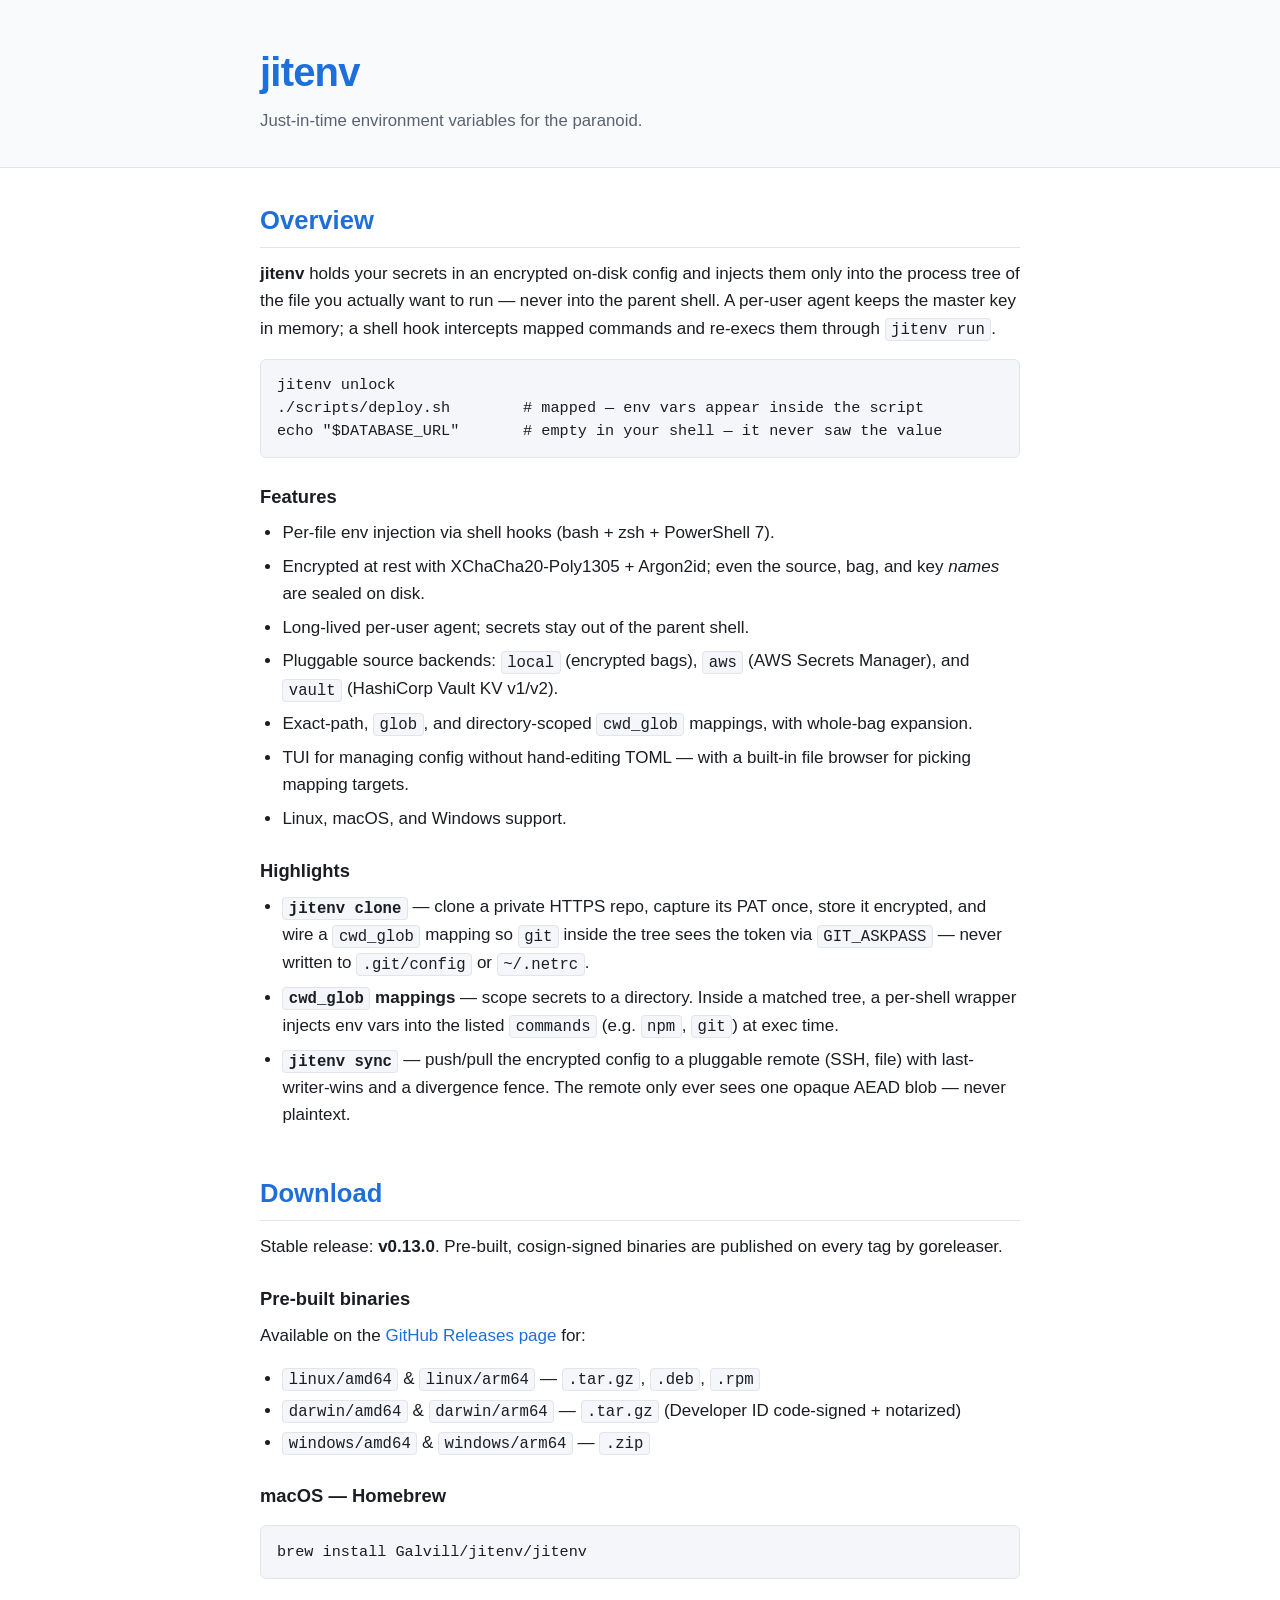
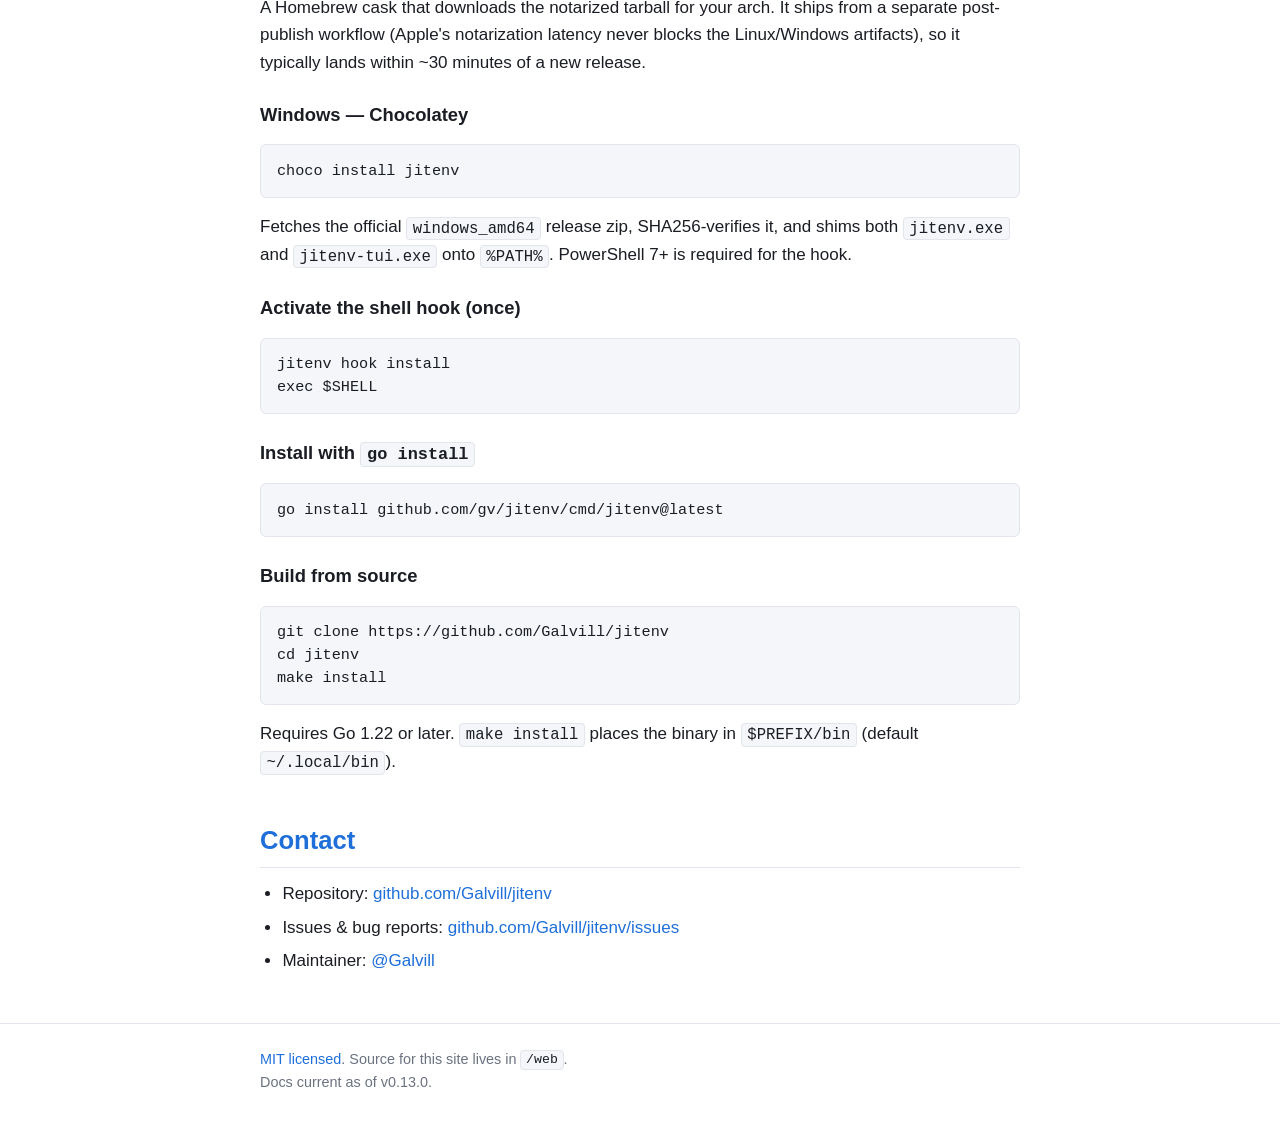
==== web/index.html @ 53a78ac7 "website: move static site to /web with an Actions Pages deploy GitHub Pages branch-folder publishing" ====
<!DOCTYPE html>
<html lang="en">
<head>
<meta charset="utf-8">
<meta name="viewport" content="width=device-width, initial-scale=1">
<meta name="description" content="jitenv: just-in-time environment variable loader. Encrypted secrets injected into a single process tree, never the parent shell.">
<title>jitenv &middot; just-in-time environment variables</title>
<link rel="icon" type="image/svg+xml" href="favicon.svg">
<link rel="stylesheet" href="style.css">
</head>
<body>
<header class="site-header">
  <div class="container">
    <h1 class="brand">jitenv</h1>
    <p class="tagline">Just-in-time environment variables for the paranoid.</p>
  </div>
</header>

<main class="container">

  <section id="overview">
    <h2>Overview</h2>
    <p>
      <strong>jitenv</strong> holds your secrets in an encrypted on-disk
      config and injects them only into the process tree of the file you
      actually want to run &mdash; never into the parent shell. A
      per-user agent keeps the master key in memory; a shell hook
      intercepts mapped commands and re-execs them through
      <code>jitenv run</code>.
    </p>

    <pre><code>jitenv unlock
./scripts/deploy.sh        # mapped &mdash; env vars appear inside the script
echo "$DATABASE_URL"       # empty in your shell &mdash; it never saw the value</code></pre>

    <h3>Features</h3>
    <ul class="features">
      <li>Per-file env injection via shell hooks (bash + zsh + PowerShell&nbsp;7).</li>
      <li>Encrypted at rest with XChaCha20-Poly1305 + Argon2id; even the
        source, bag, and key <em>names</em> are sealed on disk.</li>
      <li>Long-lived per-user agent; secrets stay out of the parent shell.</li>
      <li>Pluggable source backends: <code>local</code> (encrypted bags),
        <code>aws</code> (AWS Secrets Manager), and <code>vault</code>
        (HashiCorp Vault KV v1/v2).</li>
      <li>Exact-path, <code>glob</code>, and directory-scoped
        <code>cwd_glob</code> mappings, with whole-bag expansion.</li>
      <li>TUI for managing config without hand-editing TOML &mdash; with a
        built-in file browser for picking mapping targets.</li>
      <li>Linux, macOS, and Windows support.</li>
    </ul>

    <h3>Highlights</h3>
    <ul class="features">
      <li><strong><code>jitenv clone</code></strong> &mdash; clone a private
        HTTPS repo, capture its PAT once, store it encrypted, and wire a
        <code>cwd_glob</code> mapping so <code>git</code> inside the tree
        sees the token via <code>GIT_ASKPASS</code> &mdash; never written to
        <code>.git/config</code> or <code>~/.netrc</code>.</li>
      <li><strong><code>cwd_glob</code> mappings</strong> &mdash; scope
        secrets to a directory. Inside a matched tree, a per-shell wrapper
        injects env vars into the listed <code>commands</code>
        (e.g. <code>npm</code>, <code>git</code>) at exec time.</li>
      <li><strong><code>jitenv sync</code></strong> &mdash; push/pull the
        encrypted config to a pluggable remote (SSH, file) with
        last-writer-wins and a divergence fence. The remote only ever sees
        one opaque AEAD blob &mdash; never plaintext.</li>
    </ul>
  </section>

  <section id="downloads">
    <h2>Download</h2>

    <p>
      Stable release:
      <strong><!-- VERSION:start -->v0.13.0<!-- VERSION:end --></strong>.
      Pre-built, cosign-signed binaries are published on every tag by
      goreleaser.
    </p>

    <h3>Pre-built binaries</h3>
    <p>
      Available on the
      <a href="https://github.com/Galvill/jitenv/releases/latest">GitHub Releases page</a>
      for:
    </p>
    <ul>
      <li><code>linux/amd64</code> &amp; <code>linux/arm64</code> &mdash; <code>.tar.gz</code>, <code>.deb</code>, <code>.rpm</code></li>
      <li><code>darwin/amd64</code> &amp; <code>darwin/arm64</code> &mdash; <code>.tar.gz</code> (Developer&nbsp;ID code-signed + notarized)</li>
      <li><code>windows/amd64</code> &amp; <code>windows/arm64</code> &mdash; <code>.zip</code></li>
    </ul>

    <h3>macOS &mdash; Homebrew</h3>
    <pre><code>brew install Galvill/jitenv/jitenv</code></pre>
    <p>
      A Homebrew cask that downloads the notarized tarball for your arch.
      It ships from a separate post-publish workflow (Apple's notarization
      latency never blocks the Linux/Windows artifacts), so it typically
      lands within ~30&nbsp;minutes of a new release.
    </p>

    <h3>Windows &mdash; Chocolatey</h3>
    <pre><code>choco install jitenv</code></pre>
    <p>
      Fetches the official <code>windows_amd64</code> release zip,
      SHA256-verifies it, and shims both <code>jitenv.exe</code> and
      <code>jitenv-tui.exe</code> onto <code>%PATH%</code>. PowerShell&nbsp;7+
      is required for the hook.
    </p>

    <h3>Activate the shell hook (once)</h3>
    <pre><code>jitenv hook install
exec $SHELL</code></pre>

    <h3>Install with <code>go install</code></h3>
    <pre><code>go install github.com/gv/jitenv/cmd/jitenv@latest</code></pre>

    <h3>Build from source</h3>
    <pre><code>git clone https://github.com/Galvill/jitenv
cd jitenv
make install</code></pre>
    <p>
      Requires Go 1.22 or later. <code>make install</code> places the
      binary in <code>$PREFIX/bin</code> (default
      <code>~/.local/bin</code>).
    </p>
  </section>

  <section id="contact">
    <h2>Contact</h2>
    <ul class="contact">
      <li>Repository: <a href="https://github.com/Galvill/jitenv">github.com/Galvill/jitenv</a></li>
      <li>Issues &amp; bug reports: <a href="https://github.com/Galvill/jitenv/issues">github.com/Galvill/jitenv/issues</a></li>
      <li>Maintainer: <a href="https://github.com/Galvill">@Galvill</a></li>
    </ul>
  </section>

</main>

<footer class="site-footer">
  <div class="container">
    <p>
      <a href="https://github.com/Galvill/jitenv/blob/main/LICENSE">MIT licensed</a>.
      Source for this site lives in
      <a href="https://github.com/Galvill/jitenv/tree/main/web"><code>/web</code></a>.
    </p>
    <p class="version-footer">
      Docs current as of <!-- VERSION:asof:start -->v0.13.0<!-- VERSION:asof:end -->.
    </p>
  </div>
</footer>

</body>
</html>
---- web/style.css ----
:root {
  --bg: #ffffff;
  --fg: #1a1d23;
  --fg-muted: #5a6270;
  --accent: #1e6fd9;
  --accent-hover: #0f5ab8;
  --code-bg: #f4f6f9;
  --code-fg: #1a1d23;
  --border: #e2e6ec;
  --header-bg: #f9fafc;
  --footer-fg: #6b7280;
}

@media (prefers-color-scheme: dark) {
  :root {
    --bg: #0f1218;
    --fg: #e8ecf2;
    --fg-muted: #9aa3b2;
    --accent: #5fafff;
    --accent-hover: #8cc4ff;
    --code-bg: #181c25;
    --code-fg: #e8ecf2;
    --border: #232834;
    --header-bg: #131720;
    --footer-fg: #8a93a3;
  }
}

* {
  box-sizing: border-box;
}

html {
  -webkit-text-size-adjust: 100%;
}

body {
  margin: 0;
  font-family: -apple-system, BlinkMacSystemFont, "Segoe UI", Roboto, Helvetica, Arial, sans-serif;
  font-size: 17px;
  line-height: 1.6;
  color: var(--fg);
  background: var(--bg);
}

.container {
  max-width: 800px;
  margin: 0 auto;
  padding: 0 1.25rem;
}

.site-header {
  background: var(--header-bg);
  border-bottom: 1px solid var(--border);
  padding: 2.5rem 0 2rem;
  margin-bottom: 2rem;
}

.brand {
  font-size: 2.5rem;
  margin: 0 0 0.25rem;
  color: var(--accent);
  letter-spacing: -0.02em;
}

.tagline {
  margin: 0;
  color: var(--fg-muted);
  font-size: 1.05rem;
}

main section {
  margin-bottom: 2.75rem;
}

h2 {
  font-size: 1.6rem;
  margin: 0 0 0.75rem;
  padding-bottom: 0.4rem;
  border-bottom: 1px solid var(--border);
  color: var(--accent);
}

h3 {
  font-size: 1.15rem;
  margin: 1.5rem 0 0.5rem;
  color: var(--fg);
}

p {
  margin: 0.5rem 0 1rem;
}

a {
  color: var(--accent);
  text-decoration: none;
  border-bottom: 1px solid transparent;
  transition: border-color 0.15s ease;
}

a:hover,
a:focus {
  color: var(--accent-hover);
  border-bottom-color: currentColor;
}

ul {
  padding-left: 1.4rem;
  margin: 0.5rem 0 1rem;
}

li {
  margin: 0.25rem 0;
}

ul.features li,
ul.contact li {
  margin: 0.4rem 0;
}

code {
  font-family: ui-monospace, SFMono-Regular, "SF Mono", Menlo, Consolas, "Liberation Mono", monospace;
  font-size: 0.92em;
  background: var(--code-bg);
  color: var(--code-fg);
  padding: 0.1em 0.35em;
  border-radius: 4px;
  border: 1px solid var(--border);
}

pre {
  background: var(--code-bg);
  color: var(--code-fg);
  padding: 0.9rem 1rem;
  border-radius: 6px;
  border: 1px solid var(--border);
  overflow-x: auto;
  font-size: 0.95rem;
  line-height: 1.5;
}

pre code {
  background: transparent;
  border: none;
  padding: 0;
  font-size: inherit;
}

strong {
  color: var(--fg);
}

.site-footer {
  margin-top: 3rem;
  padding: 1.5rem 0 2rem;
  border-top: 1px solid var(--border);
  color: var(--footer-fg);
  font-size: 0.9rem;
}

.site-footer p {
  margin: 0;
}
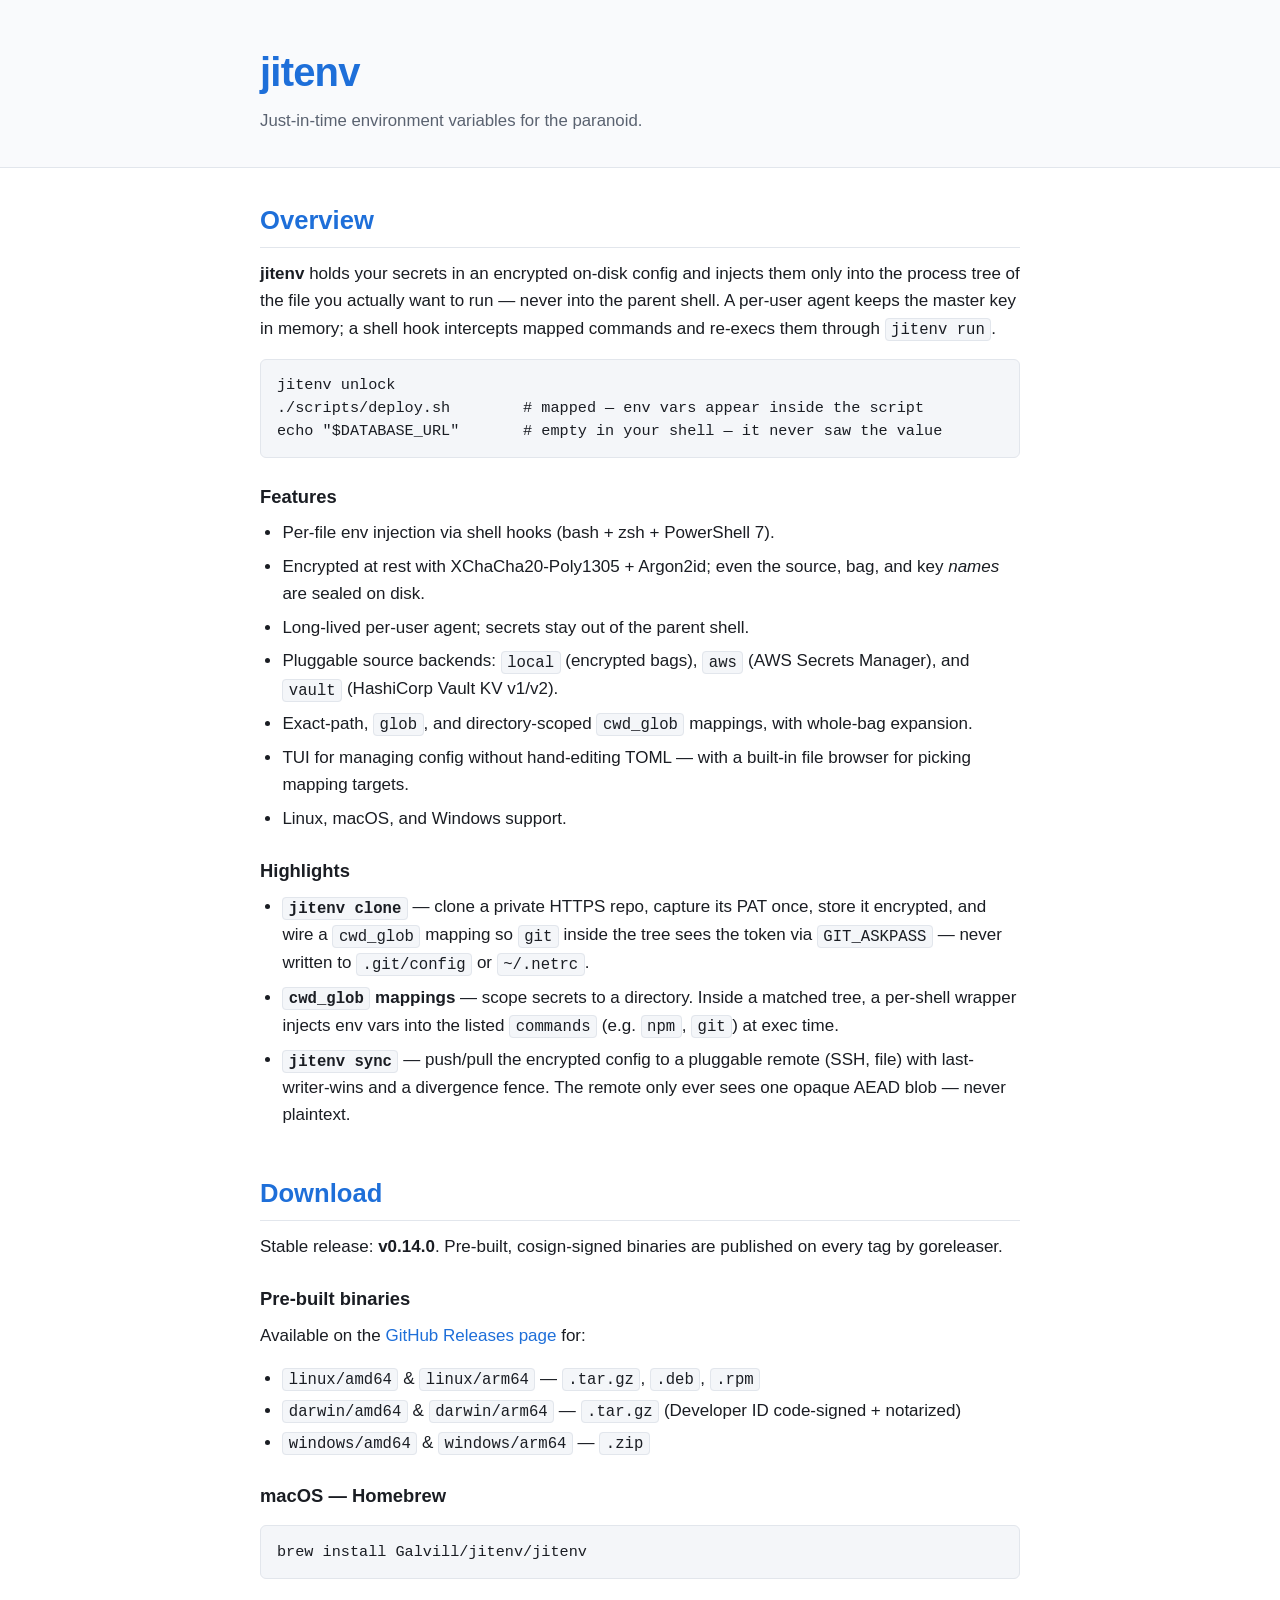
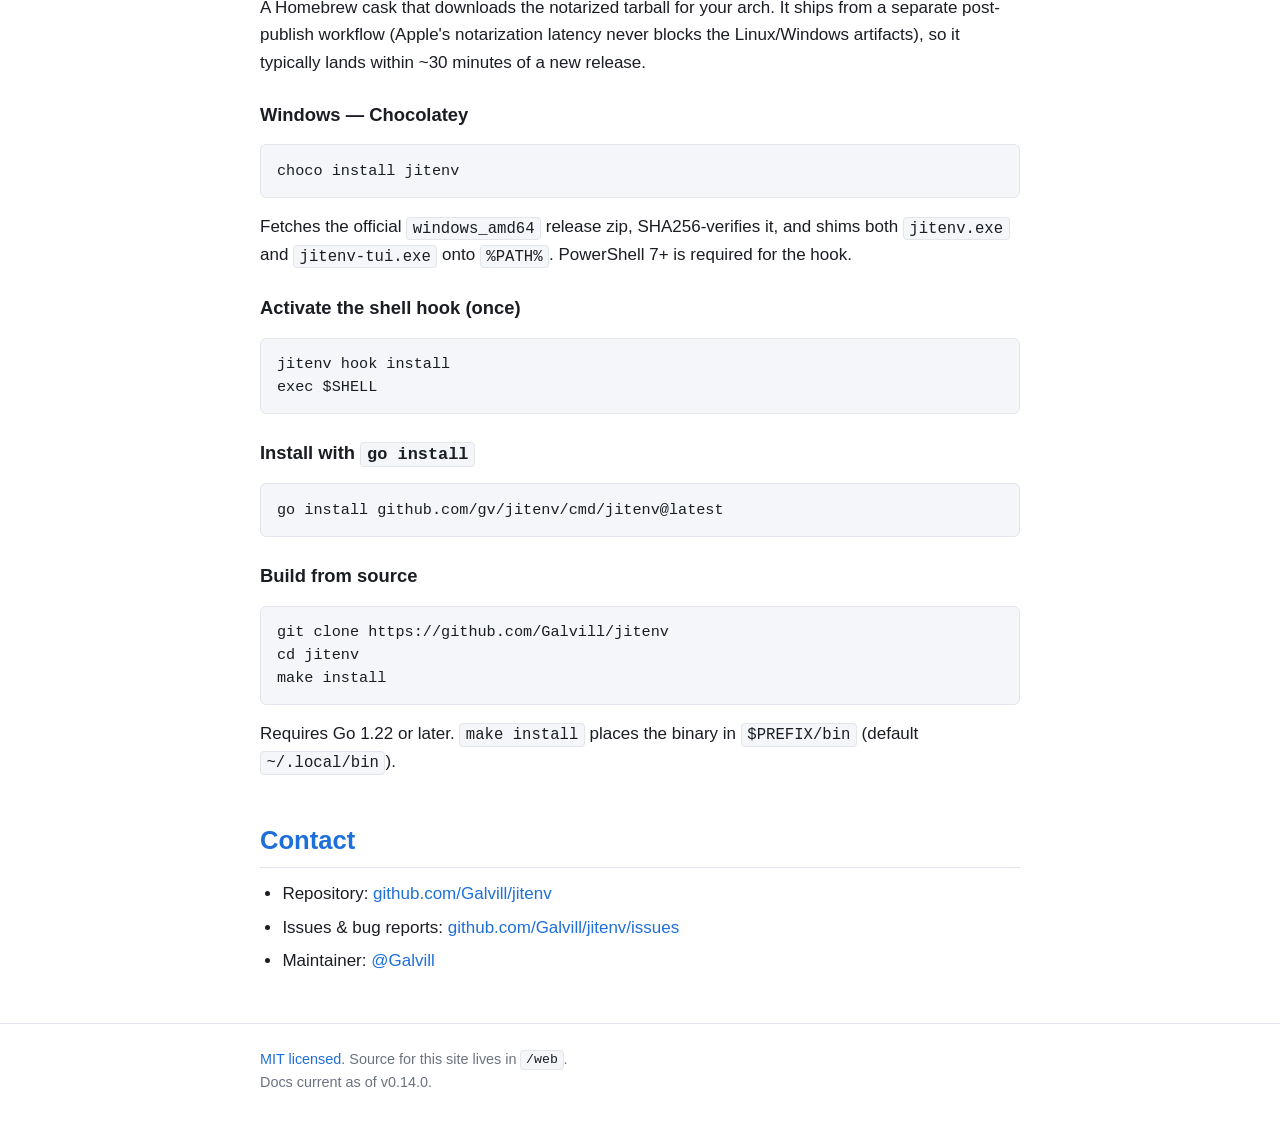
==== commit 6334e746: "docs(website): refresh version pins for v0.14.0" ====
--- a/web/index.html
+++ b/web/index.html
@@ -72,7 +72,7 @@
 
     <p>
       Stable release:
-      <strong><!-- VERSION:start -->v0.13.0<!-- VERSION:end --></strong>.
+      <strong><!-- VERSION:start -->v0.14.0<!-- VERSION:end --></strong>.
       Pre-built, cosign-signed binaries are published on every tag by
       goreleaser.
     </p>
@@ -144,7 +144,7 @@
       <a href="https://github.com/Galvill/jitenv/tree/main/web"><code>/web</code></a>.
     </p>
     <p class="version-footer">
-      Docs current as of <!-- VERSION:asof:start -->v0.13.0<!-- VERSION:asof:end -->.
+      Docs current as of <!-- VERSION:asof:start -->v0.14.0<!-- VERSION:asof:end -->.
     </p>
   </div>
 </footer>
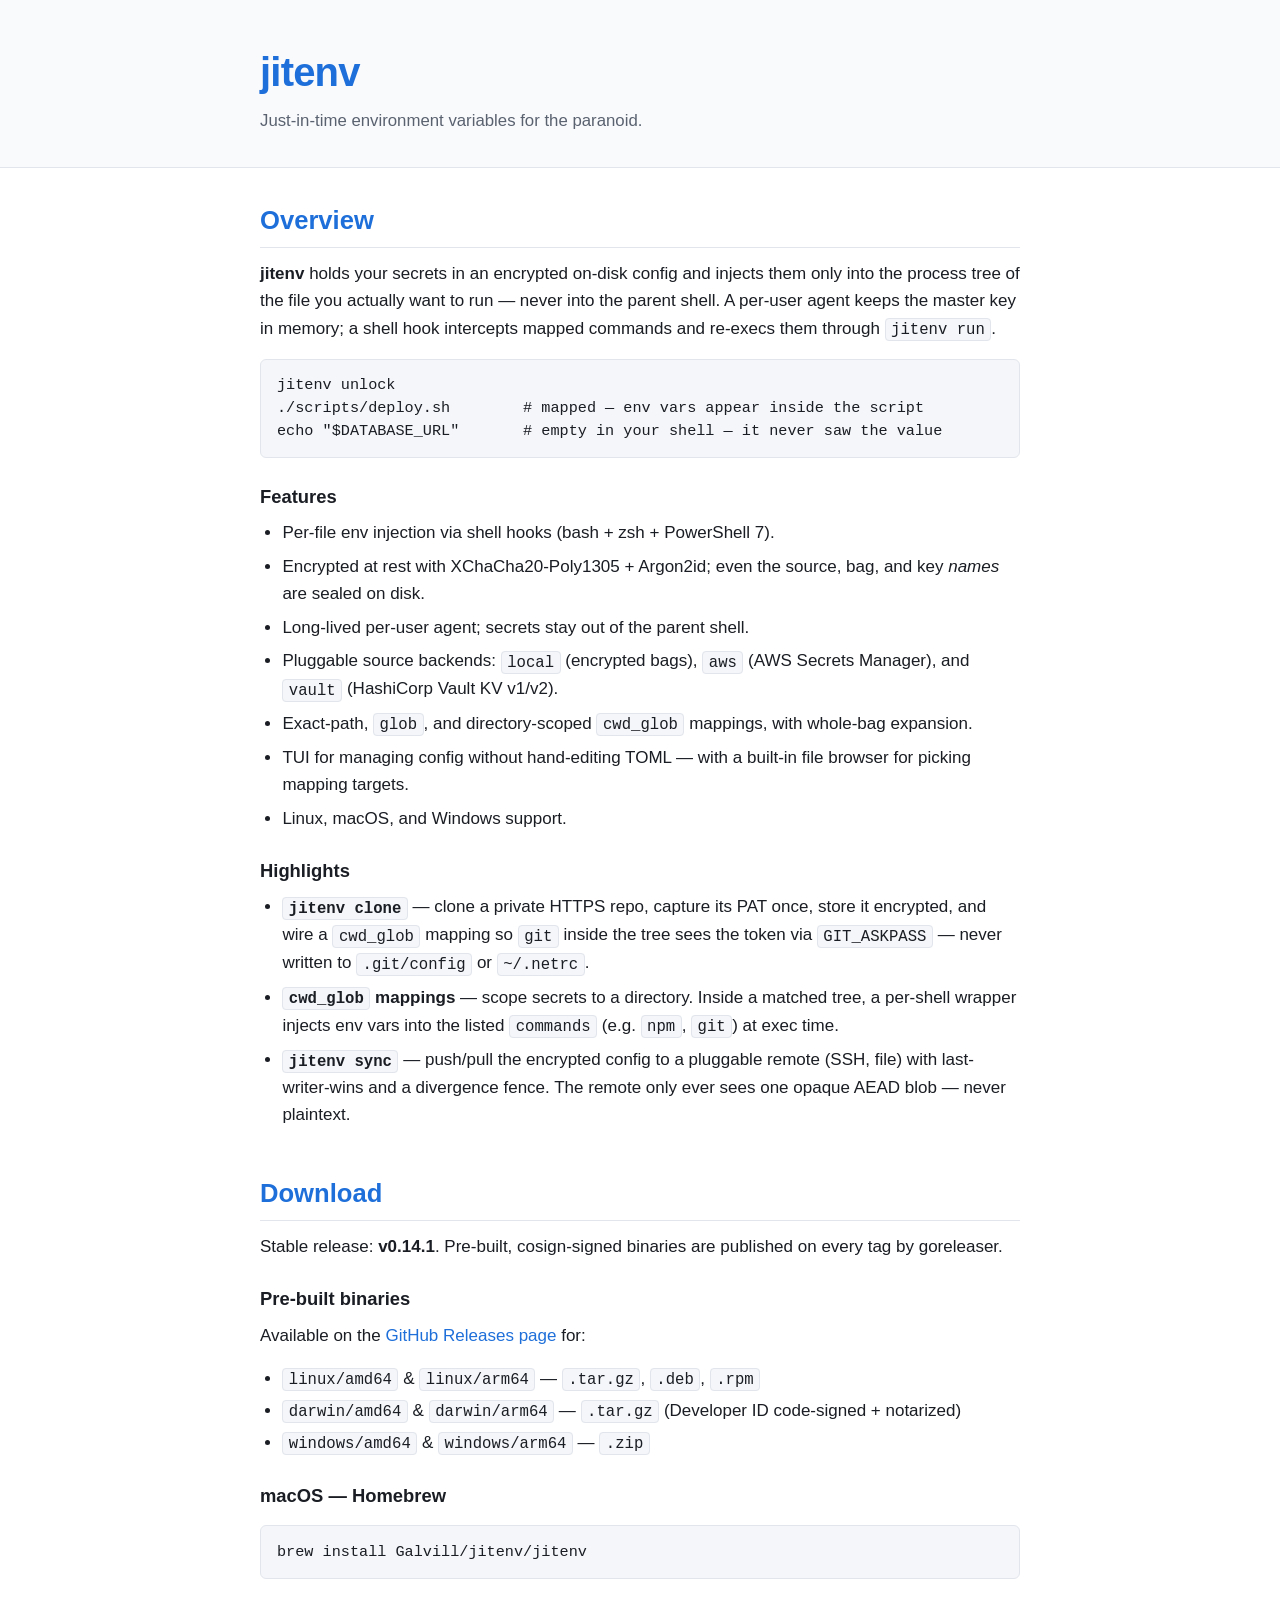
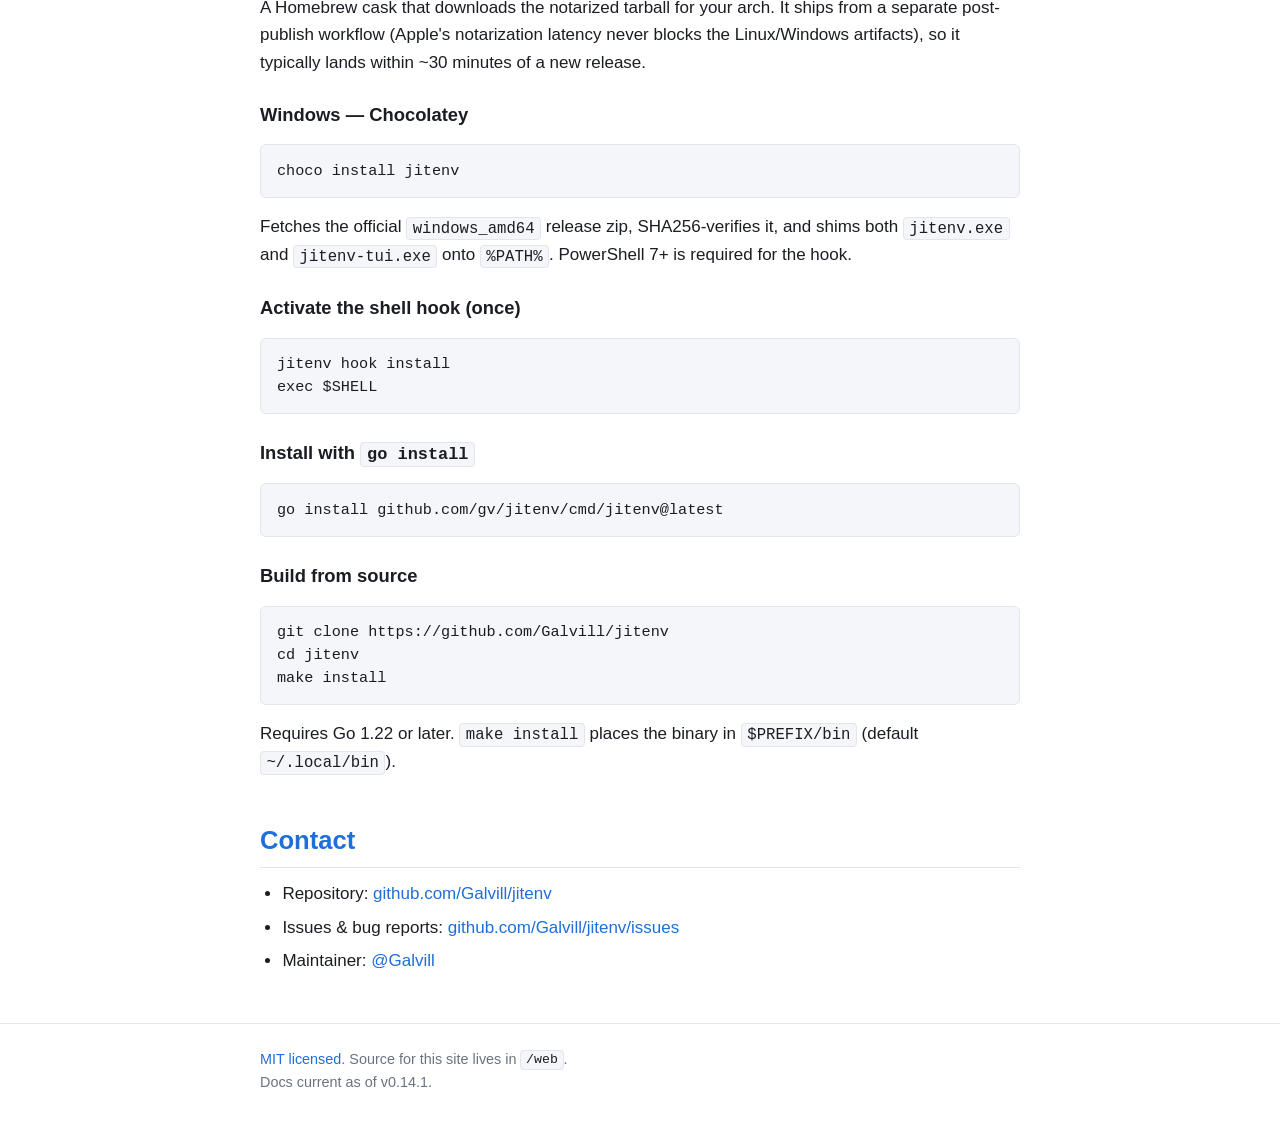
==== commit 212885d5: "chore(website): refresh version pins for v0.14.1" ====
--- a/web/index.html
+++ b/web/index.html
@@ -72,7 +72,7 @@
 
     <p>
       Stable release:
-      <strong><!-- VERSION:start -->v0.14.0<!-- VERSION:end --></strong>.
+      <strong><!-- VERSION:start -->v0.14.1<!-- VERSION:end --></strong>.
       Pre-built, cosign-signed binaries are published on every tag by
       goreleaser.
     </p>
@@ -144,7 +144,7 @@
       <a href="https://github.com/Galvill/jitenv/tree/main/web"><code>/web</code></a>.
     </p>
     <p class="version-footer">
-      Docs current as of <!-- VERSION:asof:start -->v0.14.0<!-- VERSION:asof:end -->.
+      Docs current as of <!-- VERSION:asof:start -->v0.14.1<!-- VERSION:asof:end -->.
     </p>
   </div>
 </footer>
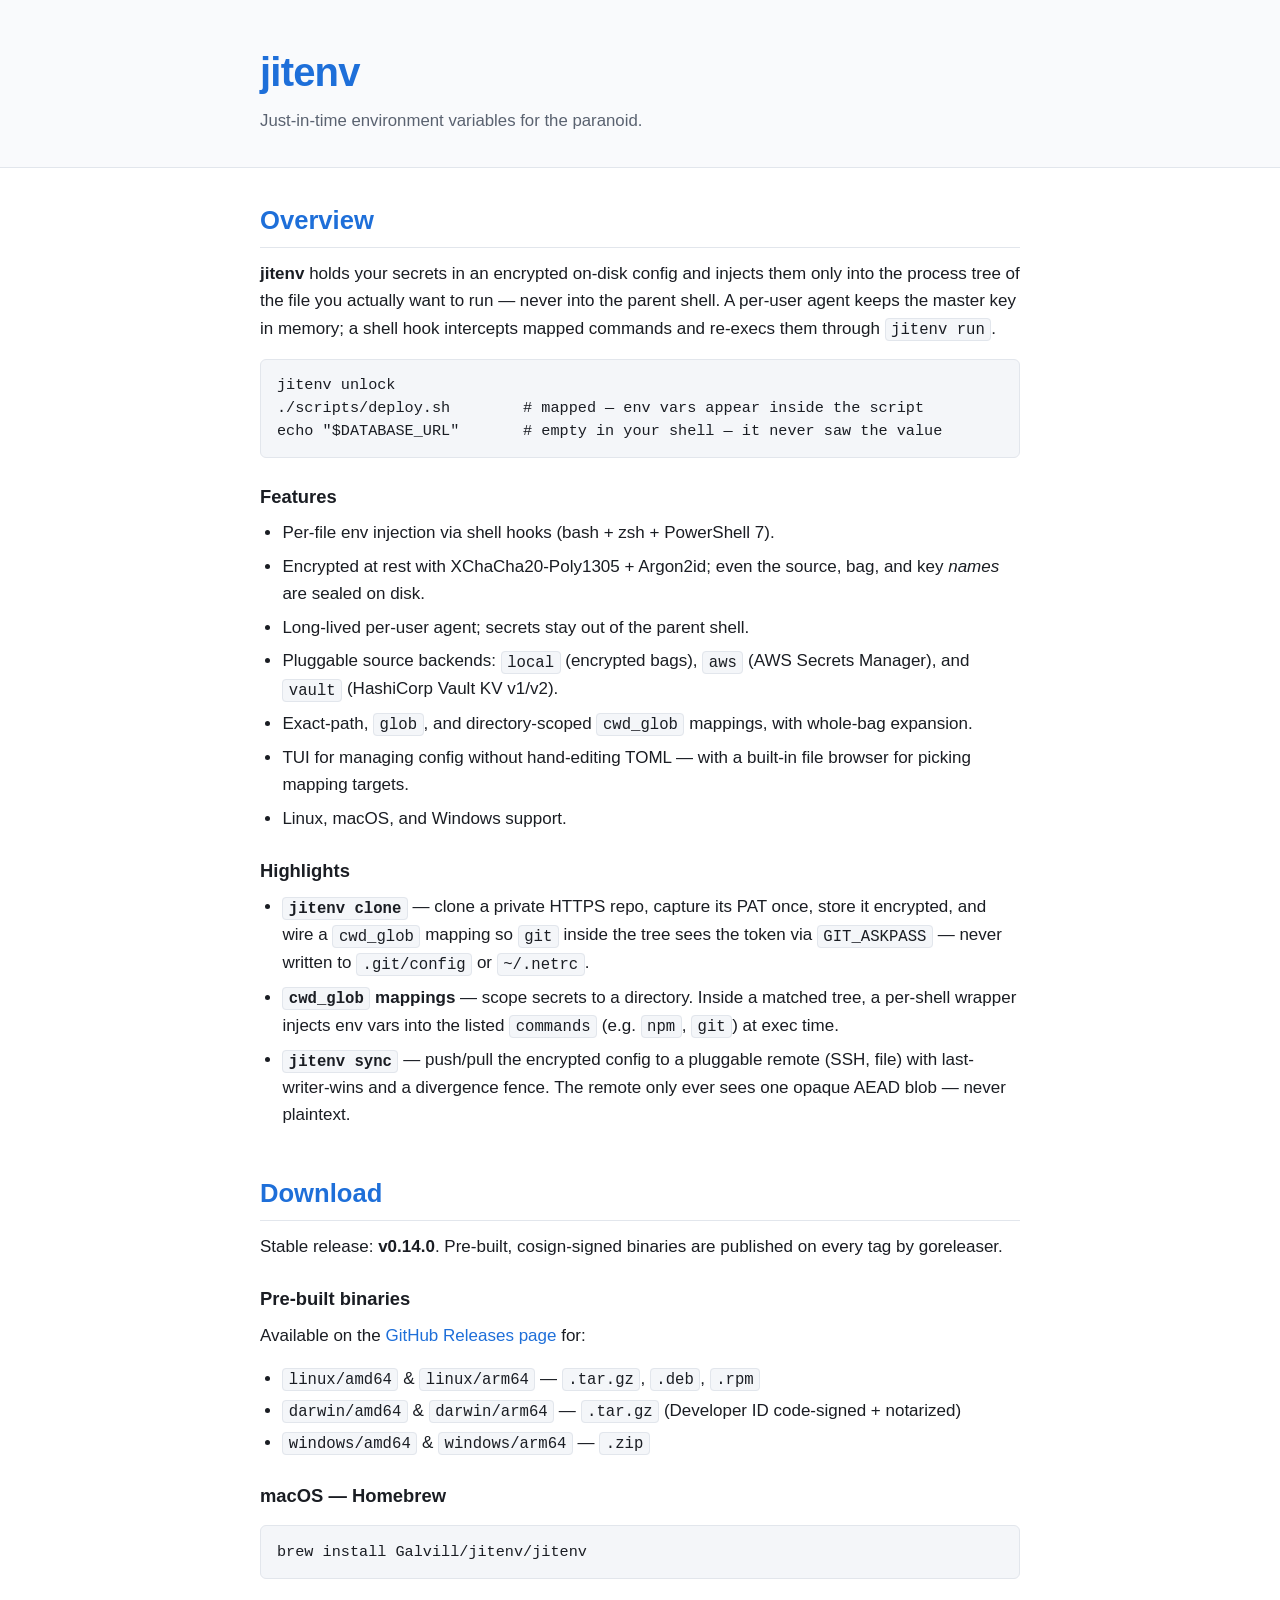
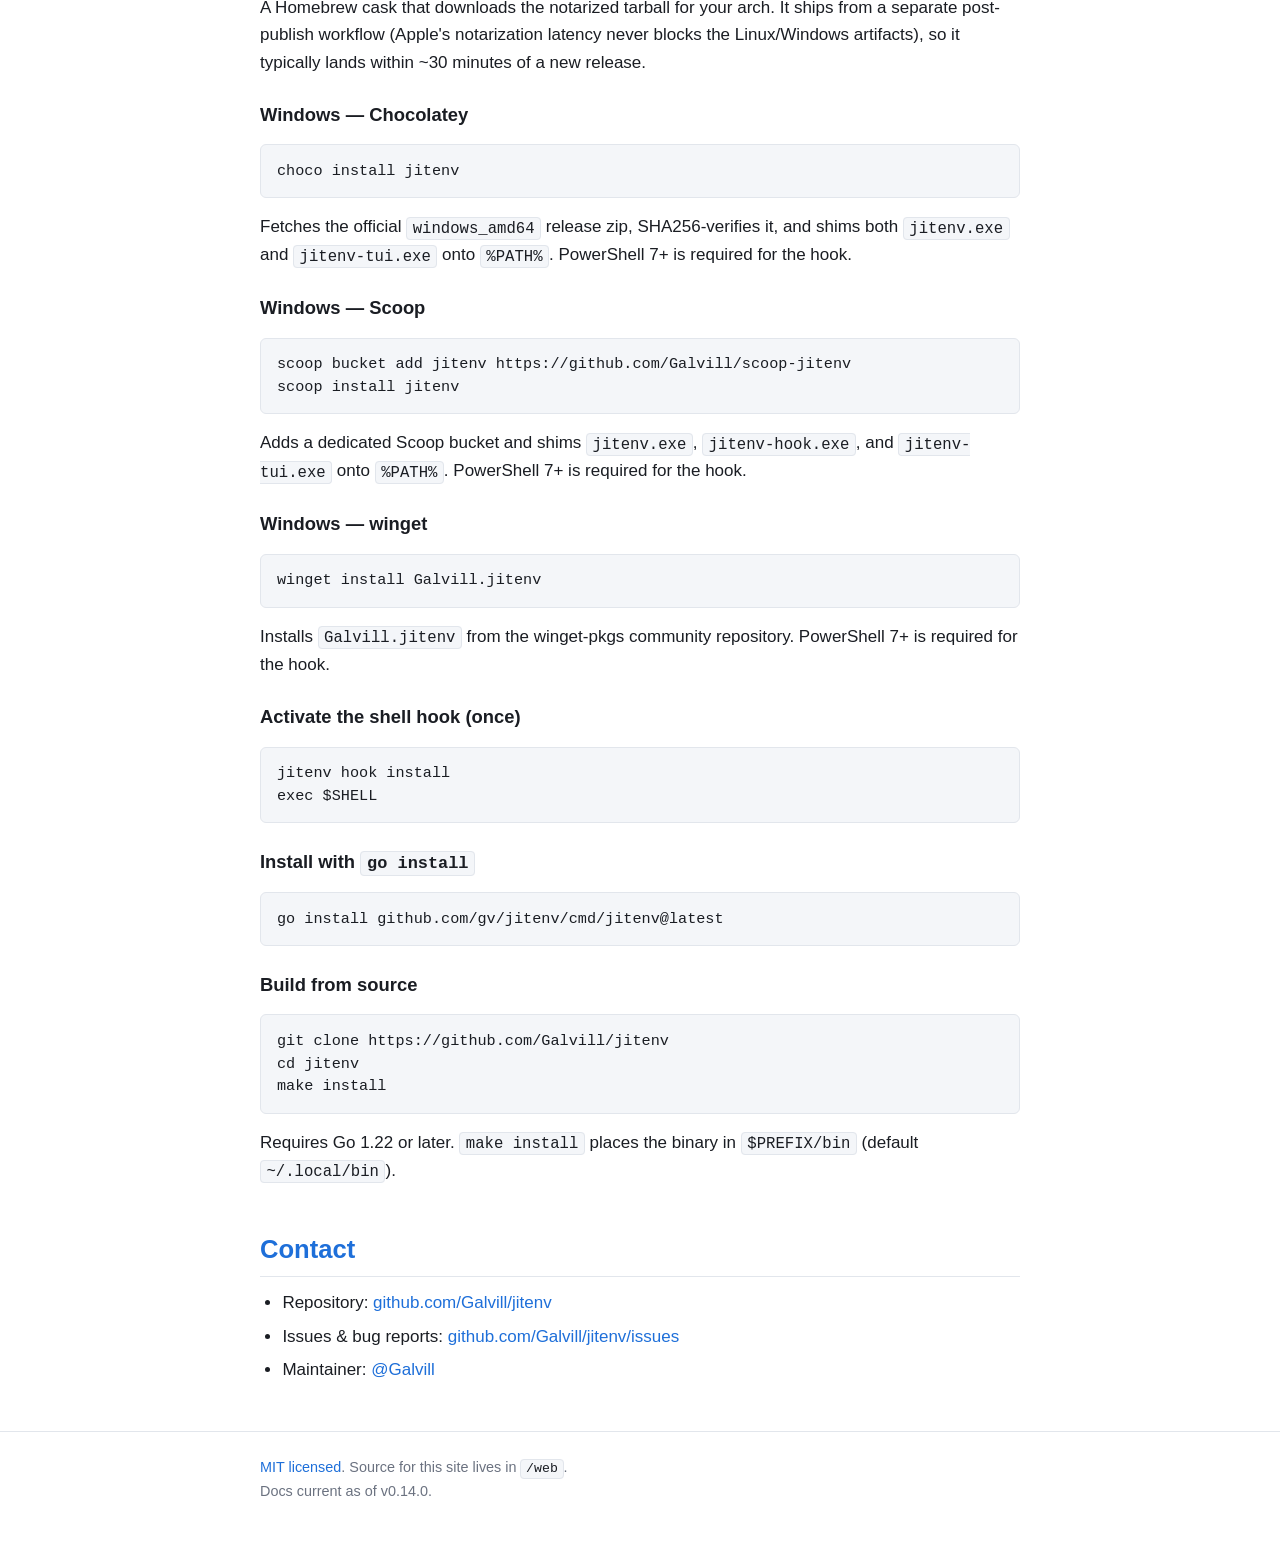
==== commit d3af9f4a: "docs: document Scoop + winget Windows install channels Claude-Session: https://claude.ai/code/sessio" ====
--- a/web/index.html
+++ b/web/index.html
@@ -72,7 +72,7 @@
 
     <p>
       Stable release:
-      <strong><!-- VERSION:start -->v0.14.1<!-- VERSION:end --></strong>.
+      <strong><!-- VERSION:start -->v0.14.0<!-- VERSION:end --></strong>.
       Pre-built, cosign-signed binaries are published on every tag by
       goreleaser.
     </p>
@@ -105,6 +105,22 @@
       SHA256-verifies it, and shims both <code>jitenv.exe</code> and
       <code>jitenv-tui.exe</code> onto <code>%PATH%</code>. PowerShell&nbsp;7+
       is required for the hook.
+    </p>
+
+    <h3>Windows &mdash; Scoop</h3>
+    <pre><code>scoop bucket add jitenv https://github.com/Galvill/scoop-jitenv
+scoop install jitenv</code></pre>
+    <p>
+      Adds a dedicated Scoop bucket and shims <code>jitenv.exe</code>,
+      <code>jitenv-hook.exe</code>, and <code>jitenv-tui.exe</code> onto
+      <code>%PATH%</code>. PowerShell&nbsp;7+ is required for the hook.
+    </p>
+
+    <h3>Windows &mdash; winget</h3>
+    <pre><code>winget install Galvill.jitenv</code></pre>
+    <p>
+      Installs <code>Galvill.jitenv</code> from the winget-pkgs community
+      repository. PowerShell&nbsp;7+ is required for the hook.
     </p>
 
     <h3>Activate the shell hook (once)</h3>
@@ -144,7 +160,7 @@
       <a href="https://github.com/Galvill/jitenv/tree/main/web"><code>/web</code></a>.
     </p>
     <p class="version-footer">
-      Docs current as of <!-- VERSION:asof:start -->v0.14.1<!-- VERSION:asof:end -->.
+      Docs current as of <!-- VERSION:asof:start -->v0.14.0<!-- VERSION:asof:end -->.
     </p>
   </div>
 </footer>
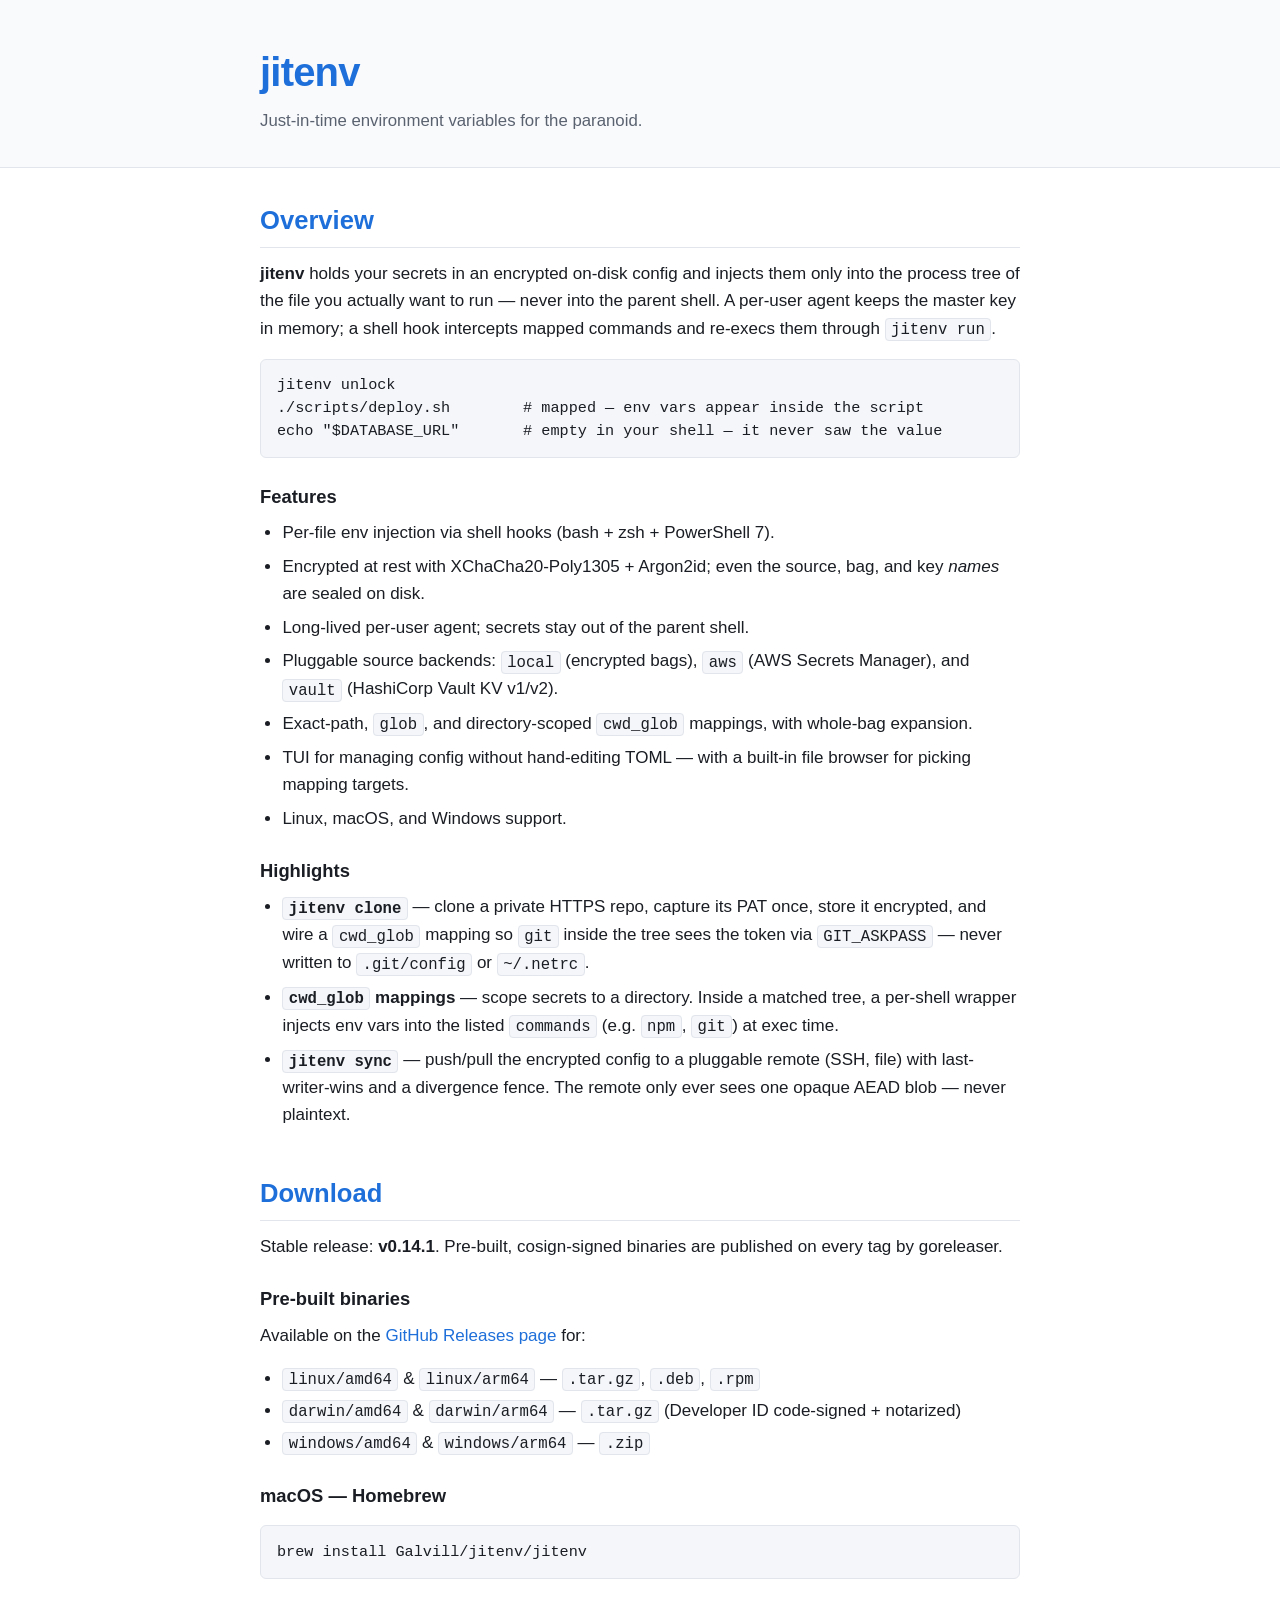
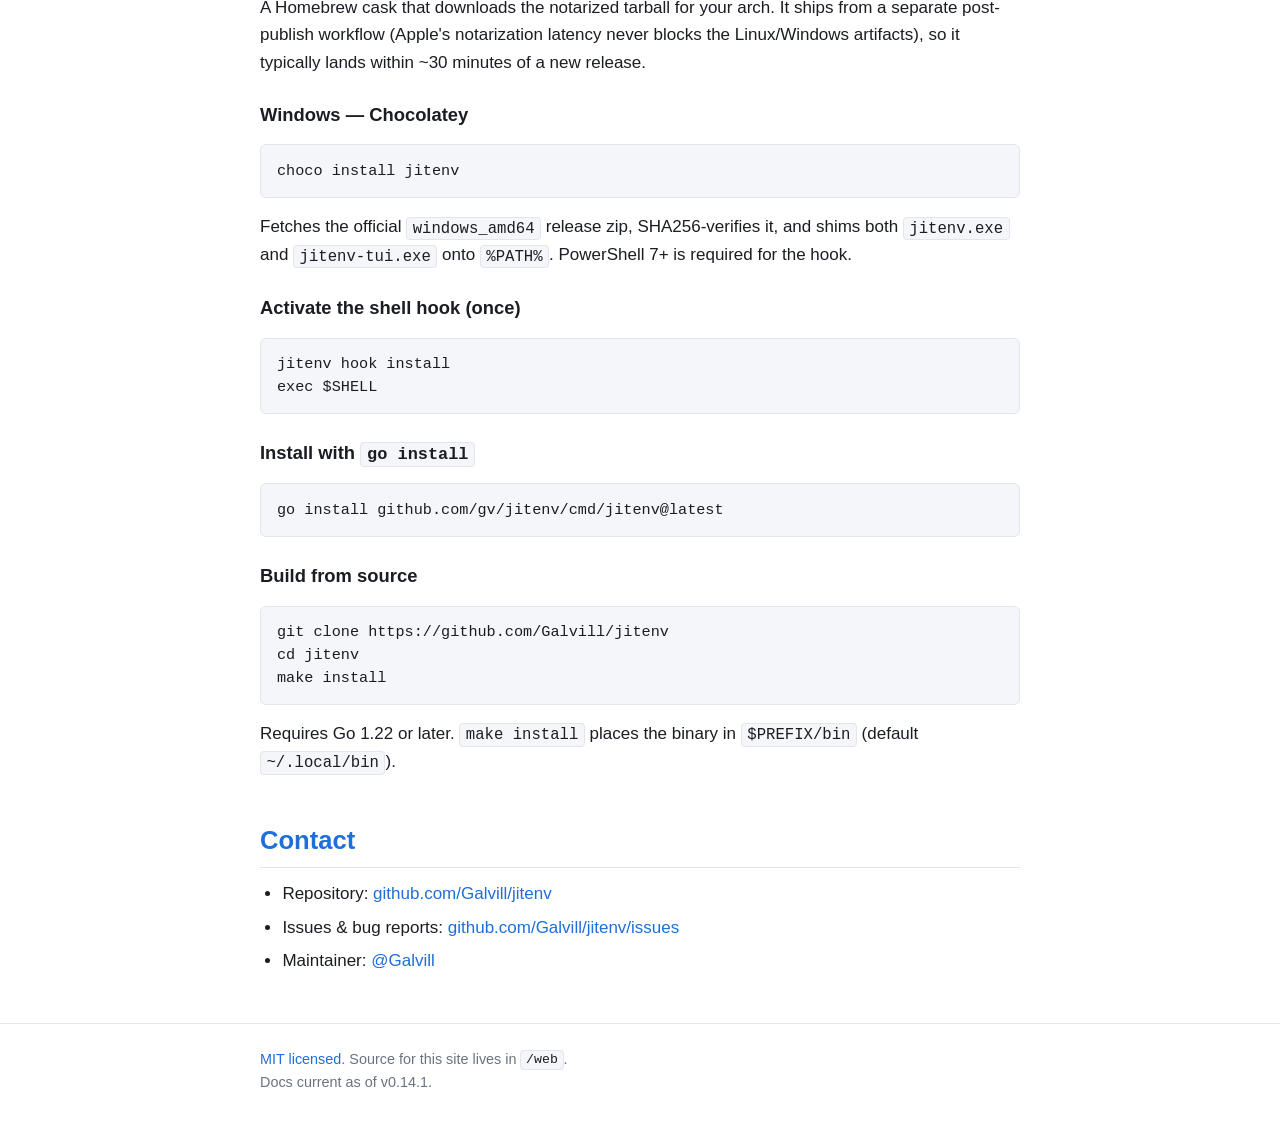
==== commit c5f75daa: "chore(website): refresh version pins for v0.14.1 (#321) Co-authored-by: github-actions[bot] <4189828" ====
--- a/web/index.html
+++ b/web/index.html
@@ -72,7 +72,7 @@
 
     <p>
       Stable release:
-      <strong><!-- VERSION:start -->v0.14.0<!-- VERSION:end --></strong>.
+      <strong><!-- VERSION:start -->v0.14.1<!-- VERSION:end --></strong>.
       Pre-built, cosign-signed binaries are published on every tag by
       goreleaser.
     </p>
@@ -105,22 +105,6 @@
       SHA256-verifies it, and shims both <code>jitenv.exe</code> and
       <code>jitenv-tui.exe</code> onto <code>%PATH%</code>. PowerShell&nbsp;7+
       is required for the hook.
-    </p>
-
-    <h3>Windows &mdash; Scoop</h3>
-    <pre><code>scoop bucket add jitenv https://github.com/Galvill/scoop-jitenv
-scoop install jitenv</code></pre>
-    <p>
-      Adds a dedicated Scoop bucket and shims <code>jitenv.exe</code>,
-      <code>jitenv-hook.exe</code>, and <code>jitenv-tui.exe</code> onto
-      <code>%PATH%</code>. PowerShell&nbsp;7+ is required for the hook.
-    </p>
-
-    <h3>Windows &mdash; winget</h3>
-    <pre><code>winget install Galvill.jitenv</code></pre>
-    <p>
-      Installs <code>Galvill.jitenv</code> from the winget-pkgs community
-      repository. PowerShell&nbsp;7+ is required for the hook.
     </p>
 
     <h3>Activate the shell hook (once)</h3>
@@ -160,7 +144,7 @@
       <a href="https://github.com/Galvill/jitenv/tree/main/web"><code>/web</code></a>.
     </p>
     <p class="version-footer">
-      Docs current as of <!-- VERSION:asof:start -->v0.14.0<!-- VERSION:asof:end -->.
+      Docs current as of <!-- VERSION:asof:start -->v0.14.1<!-- VERSION:asof:end -->.
     </p>
   </div>
 </footer>
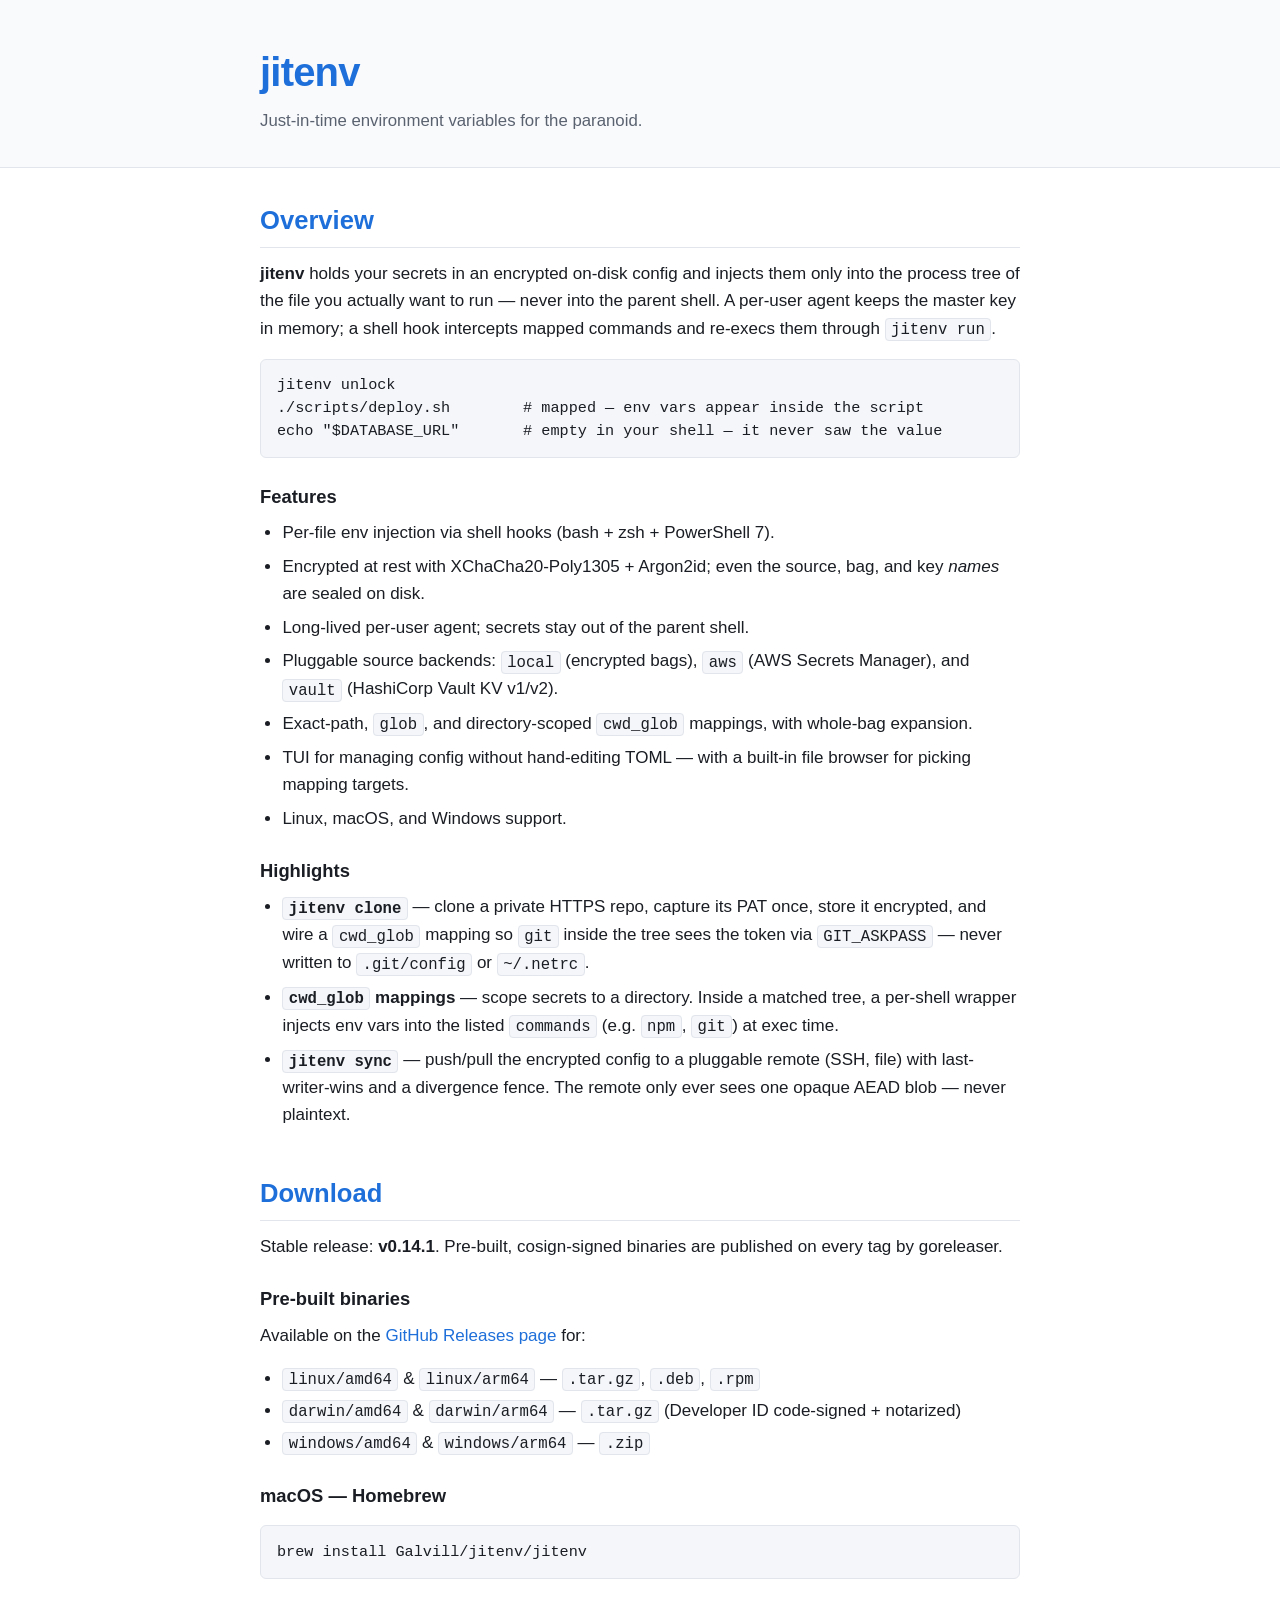
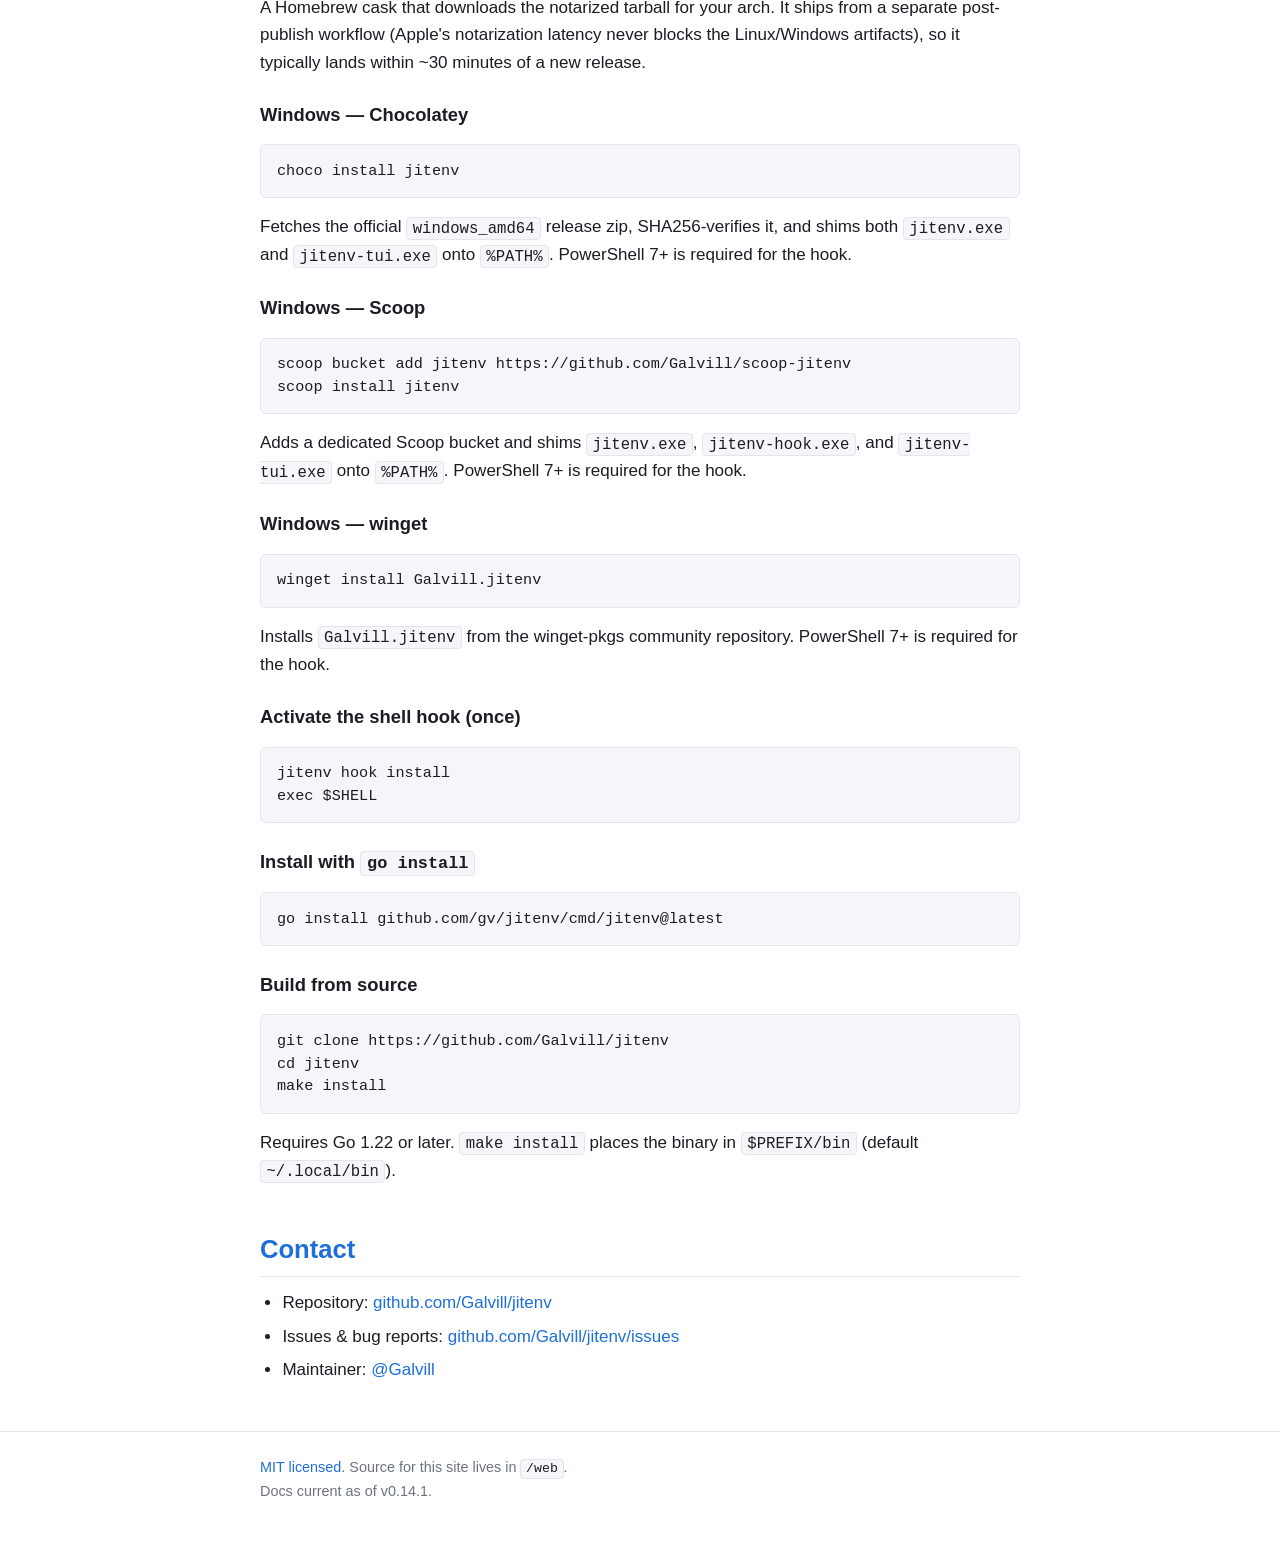
==== commit 40586997: "feat(release): add Scoop + winget Windows install channels (#323) * docs: design for Scoop + winget " ====
--- a/web/index.html
+++ b/web/index.html
@@ -107,6 +107,22 @@
       is required for the hook.
     </p>
 
+    <h3>Windows &mdash; Scoop</h3>
+    <pre><code>scoop bucket add jitenv https://github.com/Galvill/scoop-jitenv
+scoop install jitenv</code></pre>
+    <p>
+      Adds a dedicated Scoop bucket and shims <code>jitenv.exe</code>,
+      <code>jitenv-hook.exe</code>, and <code>jitenv-tui.exe</code> onto
+      <code>%PATH%</code>. PowerShell&nbsp;7+ is required for the hook.
+    </p>
+
+    <h3>Windows &mdash; winget</h3>
+    <pre><code>winget install Galvill.jitenv</code></pre>
+    <p>
+      Installs <code>Galvill.jitenv</code> from the winget-pkgs community
+      repository. PowerShell&nbsp;7+ is required for the hook.
+    </p>
+
     <h3>Activate the shell hook (once)</h3>
     <pre><code>jitenv hook install
 exec $SHELL</code></pre>
